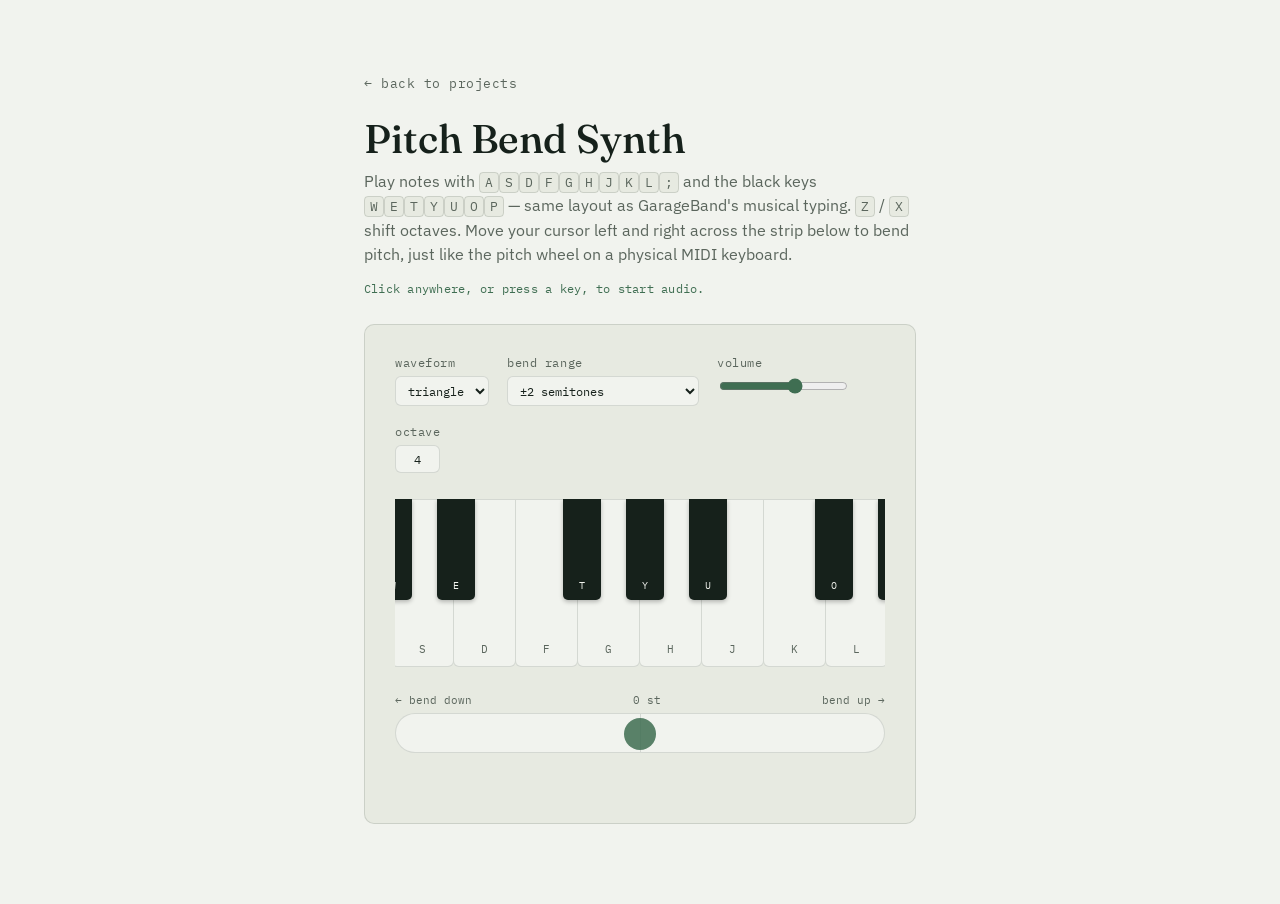
==== projects/pitch-bend-synth.html @ 959fdbc8 "Add Pitch Bend Synth project A browser synth playable with the keyboard (GarageBand-style musical ty" ====
<!DOCTYPE html>
<html lang="en">
<head>
<meta charset="UTF-8" />
<meta name="viewport" content="width=device-width, initial-scale=1.0" />
<title>Pitch Bend Synth — Samarth</title>
<meta name="description" content="A browser synth played with your keyboard, with cursor-controlled pitch bend." />
<link rel="preconnect" href="https://fonts.googleapis.com">
<link rel="preconnect" href="https://fonts.gstatic.com" crossorigin>
<link href="https://fonts.googleapis.com/css2?family=Fraunces:opsz,wght,SOFT,WONK@9..144,300..700,0..100,0..1&family=IBM+Plex+Mono:wght@400;500&family=IBM+Plex+Sans:wght@400;500&display=swap" rel="stylesheet">
<link rel="stylesheet" href="../styles.css" />
<script>
  // Set theme before paint to avoid flash of wrong theme
  (function () {
    var stored = localStorage.getItem('theme');
    var mode = stored || 'system';
    var resolved = mode === 'system'
      ? (window.matchMedia('(prefers-color-scheme: dark)').matches ? 'dark' : 'light')
      : mode;
    document.documentElement.setAttribute('data-theme', resolved);
    document.documentElement.setAttribute('data-theme-pref', mode);
  })();
</script>
<style>
  body { min-height: 100vh; }

  .synth-page {
    max-width: 680px;
    margin: 0 auto;
    padding: clamp(48px, 8vh, 96px) clamp(20px, 6vw, 64px) 80px;
  }

  .back-link {
    display: inline-flex;
    align-items: center;
    gap: 6px;
    font-family: var(--font-mono);
    font-size: 0.8rem;
    letter-spacing: 0.04em;
    text-transform: lowercase;
    text-decoration: none;
    color: var(--text-muted);
    transition: color 0.2s ease;
  }
  .back-link:hover { color: var(--text); }

  .synth-title {
    font-family: var(--font-display);
    font-weight: 500;
    font-variation-settings: "opsz" 40;
    font-size: clamp(1.9rem, 5vw, 2.5rem);
    margin: 22px 0 6px;
  }

  .synth-sub {
    font-size: 0.98rem;
    line-height: 1.55;
    color: var(--text-muted);
    margin: 0 0 34px;
    max-width: 56ch;
  }

  .synth-sub kbd {
    font-family: var(--font-mono);
    font-size: 0.82em;
    background: var(--bg-elevated);
    border: 1px solid var(--border);
    border-radius: 4px;
    padding: 1px 5px;
  }

  .audio-hint {
    display: none;
    font-family: var(--font-mono);
    font-size: 0.78rem;
    letter-spacing: 0.02em;
    color: var(--accent);
    margin: -20px 0 28px;
  }
  .audio-hint.visible { display: block; }

  /* ---------- Panel ---------- */
  .synth-panel {
    border: 1px solid var(--border);
    border-radius: var(--radius);
    background: var(--bg-elevated);
    padding: clamp(18px, 4vw, 30px);
  }

  .controls-row {
    display: flex;
    flex-wrap: wrap;
    gap: 18px;
    margin-bottom: 26px;
  }

  .control {
    display: flex;
    flex-direction: column;
    gap: 6px;
    font-family: var(--font-mono);
    font-size: 0.72rem;
    letter-spacing: 0.05em;
    text-transform: lowercase;
    color: var(--text-muted);
  }

  .control select,
  .control input[type="range"] {
    accent-color: var(--accent);
  }

  .control select {
    font-family: var(--font-mono);
    font-size: 0.78rem;
    color: var(--text);
    background: var(--bg);
    border: 1px solid var(--border);
    border-radius: 6px;
    padding: 5px 8px;
  }

  .octave-display {
    font-family: var(--font-mono);
    font-size: 0.78rem;
    color: var(--text);
    background: var(--bg);
    border: 1px solid var(--border);
    border-radius: 6px;
    padding: 5px 10px;
    min-width: 34px;
    text-align: center;
  }

  /* ---------- Keyboard ---------- */
  .keyboard-wrap {
    display: flex;
    justify-content: center;
    margin: 8px 0 22px;
    overflow-x: auto;
    padding-bottom: 4px;
  }

  .keyboard {
    position: relative;
    display: flex;
    height: 168px;
    width: 620px;
    flex-shrink: 0;
    user-select: none;
  }

  .white-key {
    position: relative;
    flex: 1 0 auto;
    width: 62px;
    height: 100%;
    background: var(--bg);
    border: 1px solid var(--border);
    border-radius: 0 0 6px 6px;
    margin-left: -1px;
    display: flex;
    align-items: flex-end;
    justify-content: center;
    padding-bottom: 10px;
    transition: background 0.06s ease;
  }

  .white-key .key-label {
    font-family: var(--font-mono);
    font-size: 0.68rem;
    color: var(--text-muted);
    text-transform: uppercase;
  }

  .white-key.active {
    background: var(--accent-soft);
    border-color: var(--accent);
    z-index: 1;
  }
  .white-key.active .key-label { color: var(--accent); }

  .black-key {
    position: absolute;
    top: 0;
    width: 38px;
    height: 60%;
    background: var(--text);
    border-radius: 0 0 5px 5px;
    z-index: 2;
    display: flex;
    align-items: flex-end;
    justify-content: center;
    padding-bottom: 8px;
    box-shadow: 0 2px 4px rgba(0,0,0,0.25);
  }

  .black-key .key-label {
    font-family: var(--font-mono);
    font-size: 0.62rem;
    color: var(--bg);
    text-transform: uppercase;
  }

  .black-key.active {
    background: var(--accent);
  }

  /* ---------- Pitch strip ---------- */
  .pitch-strip-wrap {
    width: 620px;
    max-width: 100%;
    margin: 0 auto;
  }

  .pitch-strip-label {
    display: flex;
    justify-content: space-between;
    font-family: var(--font-mono);
    font-size: 0.68rem;
    color: var(--text-muted);
    margin-bottom: 6px;
  }

  .pitch-strip {
    position: relative;
    height: 40px;
    border: 1px solid var(--border);
    border-radius: 999px;
    background: var(--bg);
    cursor: crosshair;
    overflow: hidden;
  }

  .pitch-strip::before {
    content: "";
    position: absolute;
    left: 50%;
    top: 0;
    bottom: 0;
    width: 1px;
    background: var(--border);
  }

  .pitch-indicator {
    position: absolute;
    top: 4px;
    left: 50%;
    width: 32px;
    height: 32px;
    margin-left: -16px;
    border-radius: 50%;
    background: var(--accent);
    opacity: 0.85;
    pointer-events: none;
    transition: background 0.15s ease;
    display: flex;
    align-items: center;
    justify-content: center;
    font-family: var(--font-mono);
    font-size: 0.62rem;
    color: var(--bg);
    font-weight: 500;
  }

  .now-playing {
    margin-top: 20px;
    min-height: 20px;
    font-family: var(--font-mono);
    font-size: 0.78rem;
    color: var(--text-muted);
    letter-spacing: 0.03em;
  }

  .now-playing .note-chip {
    display: inline-block;
    color: var(--accent);
    margin-right: 8px;
  }

  @media (max-width: 680px) {
    .keyboard, .pitch-strip-wrap { width: 460px; }
    .white-key { width: 46px; }
    .black-key { width: 28px; }
  }
</style>
</head>
<body>

  <div class="synth-page">
    <a class="back-link" href="../index.html#projects">&larr; back to projects</a>

    <h1 class="synth-title">Pitch Bend Synth</h1>
    <p class="synth-sub">
      Play notes with <kbd>A</kbd><kbd>S</kbd><kbd>D</kbd><kbd>F</kbd><kbd>G</kbd><kbd>H</kbd><kbd>J</kbd><kbd>K</kbd><kbd>L</kbd><kbd>;</kbd>
      and the black keys <kbd>W</kbd><kbd>E</kbd><kbd>T</kbd><kbd>Y</kbd><kbd>U</kbd><kbd>O</kbd><kbd>P</kbd> — same layout as GarageBand's
      musical typing. <kbd>Z</kbd> / <kbd>X</kbd> shift octaves. Move your cursor left and right across the strip below
      to bend pitch, just like the pitch wheel on a physical MIDI keyboard.
    </p>
    <p class="audio-hint" id="audioHint">Click anywhere, or press a key, to start audio.</p>

    <div class="synth-panel">
      <div class="controls-row">
        <label class="control">
          waveform
          <select id="waveform">
            <option value="triangle" selected>triangle</option>
            <option value="sine">sine</option>
            <option value="sawtooth">sawtooth</option>
            <option value="square">square</option>
          </select>
        </label>

        <label class="control">
          bend range
          <select id="bendRange">
            <option value="1">±1 semitone</option>
            <option value="2" selected>±2 semitones</option>
            <option value="5">±5 semitones</option>
            <option value="12">±12 semitones (octave)</option>
          </select>
        </label>

        <label class="control">
          volume
          <input type="range" id="volume" min="0" max="1" step="0.01" value="0.6" />
        </label>

        <div class="control">
          octave
          <span class="octave-display" id="octaveDisplay">4</span>
        </div>
      </div>

      <div class="keyboard-wrap">
        <div class="keyboard" id="keyboard"></div>
      </div>

      <div class="pitch-strip-wrap">
        <div class="pitch-strip-label">
          <span>&larr; bend down</span>
          <span id="bendReadout">0 st</span>
          <span>bend up &rarr;</span>
        </div>
        <div class="pitch-strip" id="pitchStrip">
          <div class="pitch-indicator" id="pitchIndicator"></div>
        </div>
      </div>

      <div class="now-playing" id="nowPlaying"></div>
    </div>
  </div>

  <script>
  (function () {
    'use strict';

    // ---------- Note map (GarageBand-style "musical typing" layout) ----------
    // offset is semitones above C of the current octave; row2 keys are +12 (next octave up)
    var KEY_NOTES = {
      'a': { offset: 0,  black: false }, // C
      'w': { offset: 1,  black: true  }, // C#
      's': { offset: 2,  black: false }, // D
      'e': { offset: 3,  black: true  }, // D#
      'd': { offset: 4,  black: false }, // E
      'f': { offset: 5,  black: false }, // F
      't': { offset: 6,  black: true  }, // F#
      'g': { offset: 7,  black: false }, // G
      'y': { offset: 8,  black: true  }, // G#
      'h': { offset: 9,  black: false }, // A
      'u': { offset: 10, black: true  }, // A#
      'j': { offset: 11, black: false }, // B
      'k': { offset: 12, black: false }, // C (oct+1)
      'o': { offset: 13, black: true  }, // C# (oct+1)
      'l': { offset: 14, black: false }, // D (oct+1)
      'p': { offset: 15, black: true  }, // D# (oct+1)
      ';': { offset: 16, black: false }  // E (oct+1)
    };

    var WHITE_ORDER = ['a', 's', 'd', 'f', 'g', 'h', 'j', 'k', 'l', ';'];
    var BLACK_LAYOUT = [
      { key: 'w', afterWhiteIndex: 0 },
      { key: 'e', afterWhiteIndex: 1 },
      { key: 't', afterWhiteIndex: 3 },
      { key: 'y', afterWhiteIndex: 4 },
      { key: 'u', afterWhiteIndex: 5 },
      { key: 'o', afterWhiteIndex: 7 },
      { key: 'p', afterWhiteIndex: 8 }
    ];

    var NOTE_NAMES = ['C', 'C#', 'D', 'D#', 'E', 'F', 'F#', 'G', 'G#', 'A', 'A#', 'B'];

    // ---------- State ----------
    var octave = 4;
    var bendRangeSemitones = 2;
    var waveform = 'triangle';
    var masterVolume = 0.6;
    var lastNormalizedX = 0; // -1..1
    var currentBend = 0;     // semitones
    var releaseAnim = null;

    var audioCtx = null;
    var masterGain = null;
    var activeVoices = {}; // key -> { osc, gain, midi }

    function ensureAudio() {
      if (audioCtx) return;
      audioCtx = new (window.AudioContext || window.webkitAudioContext)();
      masterGain = audioCtx.createGain();
      masterGain.gain.value = masterVolume;
      masterGain.connect(audioCtx.destination);
      document.getElementById('audioHint').classList.remove('visible');
    }

    function midiFromKey(key) {
      var def = KEY_NOTES[key];
      if (!def) return null;
      var base = 12 * (octave + 1); // MIDI number of C in current octave
      return base + def.offset;
    }

    function freqFromMidi(midi) {
      return 440 * Math.pow(2, (midi - 69) / 12);
    }

    function noteName(midi) {
      var name = NOTE_NAMES[((midi % 12) + 12) % 12];
      var oct = Math.floor(midi / 12) - 1;
      return name + oct;
    }

    // ---------- Voice handling ----------
    function startNote(key) {
      if (activeVoices[key]) return; // already sounding (auto-repeat)
      var midi = midiFromKey(key);
      if (midi === null) return;
      ensureAudio();
      if (audioCtx.state === 'suspended') audioCtx.resume();

      var osc = audioCtx.createOscillator();
      osc.type = waveform;
      osc.frequency.value = freqFromMidi(midi);
      osc.detune.value = currentBend * 100;

      var gain = audioCtx.createGain();
      var now = audioCtx.currentTime;
      gain.gain.setValueAtTime(0.0001, now);
      gain.gain.exponentialRampToValueAtTime(0.28, now + 0.012);

      osc.connect(gain);
      gain.connect(masterGain);
      osc.start(now);

      activeVoices[key] = { osc: osc, gain: gain, midi: midi };
      updateKeyVisual(key, true);
      updateNowPlaying();
    }

    function stopNote(key) {
      var voice = activeVoices[key];
      if (!voice) return;
      var now = audioCtx.currentTime;
      voice.gain.gain.cancelScheduledValues(now);
      voice.gain.gain.setValueAtTime(voice.gain.gain.value, now);
      voice.gain.gain.exponentialRampToValueAtTime(0.0001, now + 0.14);
      voice.osc.stop(now + 0.16);
      delete activeVoices[key];
      updateKeyVisual(key, false);
      updateNowPlaying();
    }

    function applyBendToActiveVoices(bendSemitones) {
      if (!audioCtx) return;
      var now = audioCtx.currentTime;
      Object.keys(activeVoices).forEach(function (key) {
        activeVoices[key].osc.detune.setTargetAtTime(bendSemitones * 100, now, 0.01);
      });
    }

    function updateNowPlaying() {
      var el = document.getElementById('nowPlaying');
      var keys = Object.keys(activeVoices);
      if (!keys.length) { el.textContent = ''; return; }
      el.innerHTML = keys.map(function (k) {
        return '<span class="note-chip">' + noteName(activeVoices[k].midi) + '</span>';
      }).join('');
    }

    // ---------- Keyboard UI ----------
    var keyboardEl = document.getElementById('keyboard');
    var whiteKeyEls = {};
    var blackKeyEls = {};

    function buildKeyboard() {
      WHITE_ORDER.forEach(function (key) {
        var el = document.createElement('div');
        el.className = 'white-key';
        el.dataset.key = key;
        var label = document.createElement('span');
        label.className = 'key-label';
        label.textContent = key;
        el.appendChild(label);
        keyboardEl.appendChild(el);
        whiteKeyEls[key] = el;
      });

      // position black keys after layout so we can read white key widths
      requestAnimationFrame(function () {
        var whiteWidth = whiteKeyEls[WHITE_ORDER[0]].offsetWidth;
        var blackWidth = 38 * (whiteWidth / 62); // scale with responsive width
        BLACK_LAYOUT.forEach(function (b) {
          var el = document.createElement('div');
          el.className = 'black-key';
          el.dataset.key = b.key;
          el.style.width = blackWidth + 'px';
          el.style.left = ((b.afterWhiteIndex + 1) * whiteWidth - blackWidth / 2) + 'px';
          var label = document.createElement('span');
          label.className = 'key-label';
          label.textContent = b.key;
          el.appendChild(label);
          keyboardEl.appendChild(el);
          blackKeyEls[b.key] = el;
        });
      });
    }

    function updateKeyVisual(key, active) {
      var el = whiteKeyEls[key] || blackKeyEls[key];
      if (el) el.classList.toggle('active', active);
    }

    // Mouse/touch support directly on the keyboard keys too
    function bindKeyPointerEvents(el, key) {
      el.addEventListener('mousedown', function () { startNote(key); });
      el.addEventListener('mouseup', function () { stopNote(key); });
      el.addEventListener('mouseleave', function () { if (activeVoices[key]) stopNote(key); });
      el.addEventListener('touchstart', function (e) { e.preventDefault(); startNote(key); }, { passive: false });
      el.addEventListener('touchend', function (e) { e.preventDefault(); stopNote(key); });
    }

    buildKeyboard();
    requestAnimationFrame(function () {
      Object.keys(whiteKeyEls).forEach(function (k) { bindKeyPointerEvents(whiteKeyEls[k], k); });
      Object.keys(blackKeyEls).forEach(function (k) { bindKeyPointerEvents(blackKeyEls[k], k); });
    });

    // ---------- Computer keyboard input ----------
    var pressedKeys = {};

    function isFormField(el) {
      var tag = el.tagName;
      return tag === 'SELECT' || tag === 'INPUT' || tag === 'TEXTAREA';
    }

    window.addEventListener('keydown', function (e) {
      if (isFormField(e.target)) return;
      var key = e.key.toLowerCase();

      if (key === 'z') { setOctave(octave - 1); return; }
      if (key === 'x') { setOctave(octave + 1); return; }

      if (KEY_NOTES[key] && !pressedKeys[key]) {
        pressedKeys[key] = true;
        e.preventDefault();
        startNote(key);
      }
    });

    window.addEventListener('keyup', function (e) {
      var key = e.key.toLowerCase();
      if (pressedKeys[key]) {
        pressedKeys[key] = false;
        stopNote(key);
      }
    });

    function setOctave(next) {
      octave = Math.max(1, Math.min(7, next));
      document.getElementById('octaveDisplay').textContent = octave;
    }

    // ---------- Pitch strip (cursor-controlled bend) ----------
    var strip = document.getElementById('pitchStrip');
    var indicator = document.getElementById('pitchIndicator');
    var readout = document.getElementById('bendReadout');

    function setBend(semitones, normalizedX) {
      currentBend = semitones;
      lastNormalizedX = normalizedX;
      var pct = (normalizedX + 1) / 2; // 0..1
      indicator.style.left = (pct * 100) + '%';
      readout.textContent = (semitones > 0 ? '+' : '') + semitones.toFixed(2) + ' st';
      applyBendToActiveVoices(semitones);
    }

    strip.addEventListener('mousemove', function (e) {
      if (releaseAnim) { cancelAnimationFrame(releaseAnim); releaseAnim = null; }
      var rect = strip.getBoundingClientRect();
      var x = Math.max(0, Math.min(rect.width, e.clientX - rect.left));
      var normalized = (x / rect.width) * 2 - 1; // -1..1
      setBend(normalized * bendRangeSemitones, normalized);
    });

    strip.addEventListener('mouseleave', function () {
      animateBendToCenter();
    });

    function animateBendToCenter() {
      var startBend = currentBend;
      var startX = lastNormalizedX;
      var startTime = performance.now();
      var duration = 180;

      function step(now) {
        var t = Math.min(1, (now - startTime) / duration);
        var ease = 1 - Math.pow(1 - t, 2);
        var bend = startBend * (1 - ease);
        var nx = startX * (1 - ease);
        setBend(bend, nx);
        if (t < 1) {
          releaseAnim = requestAnimationFrame(step);
        } else {
          releaseAnim = null;
        }
      }
      releaseAnim = requestAnimationFrame(step);
    }

    // ---------- Controls ----------
    document.getElementById('waveform').addEventListener('change', function (e) {
      waveform = e.target.value;
      Object.keys(activeVoices).forEach(function (k) { activeVoices[k].osc.type = waveform; });
    });

    document.getElementById('bendRange').addEventListener('change', function (e) {
      bendRangeSemitones = parseFloat(e.target.value);
      setBend(lastNormalizedX * bendRangeSemitones, lastNormalizedX);
    });

    document.getElementById('volume').addEventListener('input', function (e) {
      masterVolume = parseFloat(e.target.value);
      if (masterGain) masterGain.gain.value = masterVolume;
    });

    // Show a hint until audio has actually started
    document.getElementById('audioHint').classList.add('visible');
    window.addEventListener('mousedown', ensureAudio, { once: true });
    window.addEventListener('keydown', ensureAudio, { once: true });

    // ---------- Theme toggle (shared with rest of site, no nav on this page) ----------
    // Sync theme if changed on another tab
    window.addEventListener('storage', function (e) {
      if (e.key !== 'theme') return;
      var mode = e.newValue || 'system';
      var resolved = mode === 'system'
        ? (window.matchMedia('(prefers-color-scheme: dark)').matches ? 'dark' : 'light')
        : mode;
      document.documentElement.setAttribute('data-theme', resolved);
      document.documentElement.setAttribute('data-theme-pref', mode);
    });
  })();
  </script>
</body>
</html>
---- styles.css ----
/* ---------- Tokens ---------- */
:root {
  --font-display: 'Fraunces', Georgia, serif;
  --font-body: 'IBM Plex Sans', -apple-system, BlinkMacSystemFont, sans-serif;
  --font-mono: 'IBM Plex Mono', 'SF Mono', monospace;

  --radius: 10px;
  --nav-height: 64px;
}

html[data-theme="light"] {
  --bg: #F1F3EE;
  --bg-elevated: #E7EAE1;
  --text: #16211B;
  --text-muted: #5B665D;
  --accent: #3F6E52;
  --accent-soft: rgba(63, 110, 82, 0.12);
  --border: rgba(22, 33, 27, 0.13);
  --shadow: 0 1px 2px rgba(22, 33, 27, 0.06);
}

html[data-theme="dark"] {
  --bg: #10150F;
  --bg-elevated: #1A211B;
  --text: #ECEFE8;
  --text-muted: #9BA79E;
  --accent: #7FCB9C;
  --accent-soft: rgba(127, 203, 156, 0.14);
  --border: rgba(236, 239, 232, 0.14);
  --shadow: 0 1px 2px rgba(0, 0, 0, 0.3);
}

* { box-sizing: border-box; }

html {
  color-scheme: light dark;
}

body {
  margin: 0;
  min-height: 100vh;
  background: var(--bg);
  color: var(--text);
  font-family: var(--font-body);
  transition: background-color 0.25s ease, color 0.25s ease;
  -webkit-font-smoothing: antialiased;
}

a { color: inherit; }

/* ---------- Top bar ---------- */
.topbar {
  position: sticky;
  top: 0;
  z-index: 10;
  height: var(--nav-height);
  display: flex;
  align-items: center;
  justify-content: space-between;
  padding: 0 clamp(20px, 5vw, 56px);
  background: color-mix(in srgb, var(--bg) 88%, transparent);
  backdrop-filter: blur(10px);
  border-bottom: 1px solid var(--border);
}

.nav {
  display: flex;
  gap: clamp(18px, 3vw, 32px);
}

.nav-link {
  font-family: var(--font-mono);
  font-size: 0.82rem;
  letter-spacing: 0.04em;
  text-transform: lowercase;
  text-decoration: none;
  color: var(--text-muted);
  padding: 6px 2px;
  position: relative;
  transition: color 0.2s ease;
}

.nav-link::after {
  content: "";
  position: absolute;
  left: 0;
  right: 100%;
  bottom: 0;
  height: 1.5px;
  background: var(--accent);
  transition: right 0.25s ease;
}

.nav-link:hover {
  color: var(--text);
}

.nav-link.active {
  color: var(--text);
}

.nav-link.active::after {
  right: 0;
}

/* ---------- Theme toggle ---------- */
.theme-toggle {
  position: relative;
  display: inline-flex;
  align-items: center;
  gap: 2px;
  padding: 3px;
  border-radius: 999px;
  background: var(--bg-elevated);
  border: 1px solid var(--border);
}

.theme-btn {
  position: relative;
  z-index: 2;
  width: 28px;
  height: 28px;
  display: inline-flex;
  align-items: center;
  justify-content: center;
  border: none;
  background: transparent;
  color: var(--text-muted);
  border-radius: 999px;
  cursor: pointer;
  transition: color 0.2s ease;
}

.theme-btn:hover { color: var(--text); }

.theme-btn[aria-pressed="true"] {
  color: var(--accent);
}

.theme-indicator {
  position: absolute;
  z-index: 1;
  top: 3px;
  left: 3px;
  width: 28px;
  height: 28px;
  border-radius: 999px;
  background: var(--bg);
  box-shadow: var(--shadow);
  transition: transform 0.28s cubic-bezier(.4,0,.2,1);
}

/* ---------- Views ---------- */
main { position: relative; }

.view {
  display: none;
  min-height: calc(100vh - var(--nav-height));
  padding: 0 clamp(20px, 6vw, 64px);
}

.view.active {
  display: flex;
  flex-direction: column;
  animation: fadeIn 0.35s ease;
}

@keyframes fadeIn {
  from { opacity: 0; transform: translateY(6px); }
  to { opacity: 1; transform: translateY(0); }
}

/* Home / hero */
#view-home {
  align-items: center;
  justify-content: center;
  text-align: center;
}

.hero { padding: 8vh 0; }

.name {
  margin: 0;
  font-family: var(--font-display);
  font-weight: 380;
  font-size: clamp(3.5rem, 14vw, 9rem);
  line-height: 1;
  letter-spacing: -0.01em;
  font-variation-settings: "opsz" 144, "SOFT" 0, "WONK" 0;
  transition: font-variation-settings 0.6s cubic-bezier(.4,0,.2,1), color 0.3s ease;
  cursor: default;
}

.name:hover {
  font-variation-settings: "opsz" 12, "SOFT" 85, "WONK" 1;
  color: var(--accent);
}

.tagline {
  margin: 18px 0 0;
  font-family: var(--font-mono);
  font-size: 0.95rem;
  letter-spacing: 0.06em;
  text-transform: lowercase;
  color: var(--text-muted);
}

/* About / Projects */
.page-content {
  max-width: 640px;
  margin: 0 auto;
  padding: 14vh 0 10vh;
  width: 100%;
}

.section-title {
  font-family: var(--font-display);
  font-weight: 500;
  font-variation-settings: "opsz" 40;
  font-size: clamp(2rem, 6vw, 2.75rem);
  margin: 0 0 20px;
}

.body-text {
  font-size: 1.05rem;
  line-height: 1.6;
  color: var(--text-muted);
  margin: 0;
}

.project-list {
  list-style: none;
  margin: 0;
  padding: 0;
  display: flex;
  flex-direction: column;
  gap: 10px;
}

.project-item {
  display: flex;
  flex-direction: column;
  gap: 4px;
  padding: 18px 20px;
  border: 1px solid var(--border);
  border-radius: var(--radius);
  background: var(--bg-elevated);
  text-decoration: none;
  color: inherit;
  transition: border-color 0.2s ease, transform 0.2s ease;
}

a.project-item {
  cursor: pointer;
}

a.project-item:hover {
  border-color: var(--accent);
  transform: translateY(-2px);
}

a.project-item:hover .project-name {
  color: var(--accent);
}

.project-item--empty {
  border-style: dashed;
}

.project-name {
  font-weight: 500;
}

.project-desc {
  font-size: 0.9rem;
  color: var(--text-muted);
}

/* ---------- Reduced motion ---------- */
@media (prefers-reduced-motion: reduce) {
  * {
    animation: none !important;
    transition: none !important;
  }
}

/* ---------- Focus visibility ---------- */
a:focus-visible,
button:focus-visible {
  outline: 2px solid var(--accent);
  outline-offset: 2px;
}
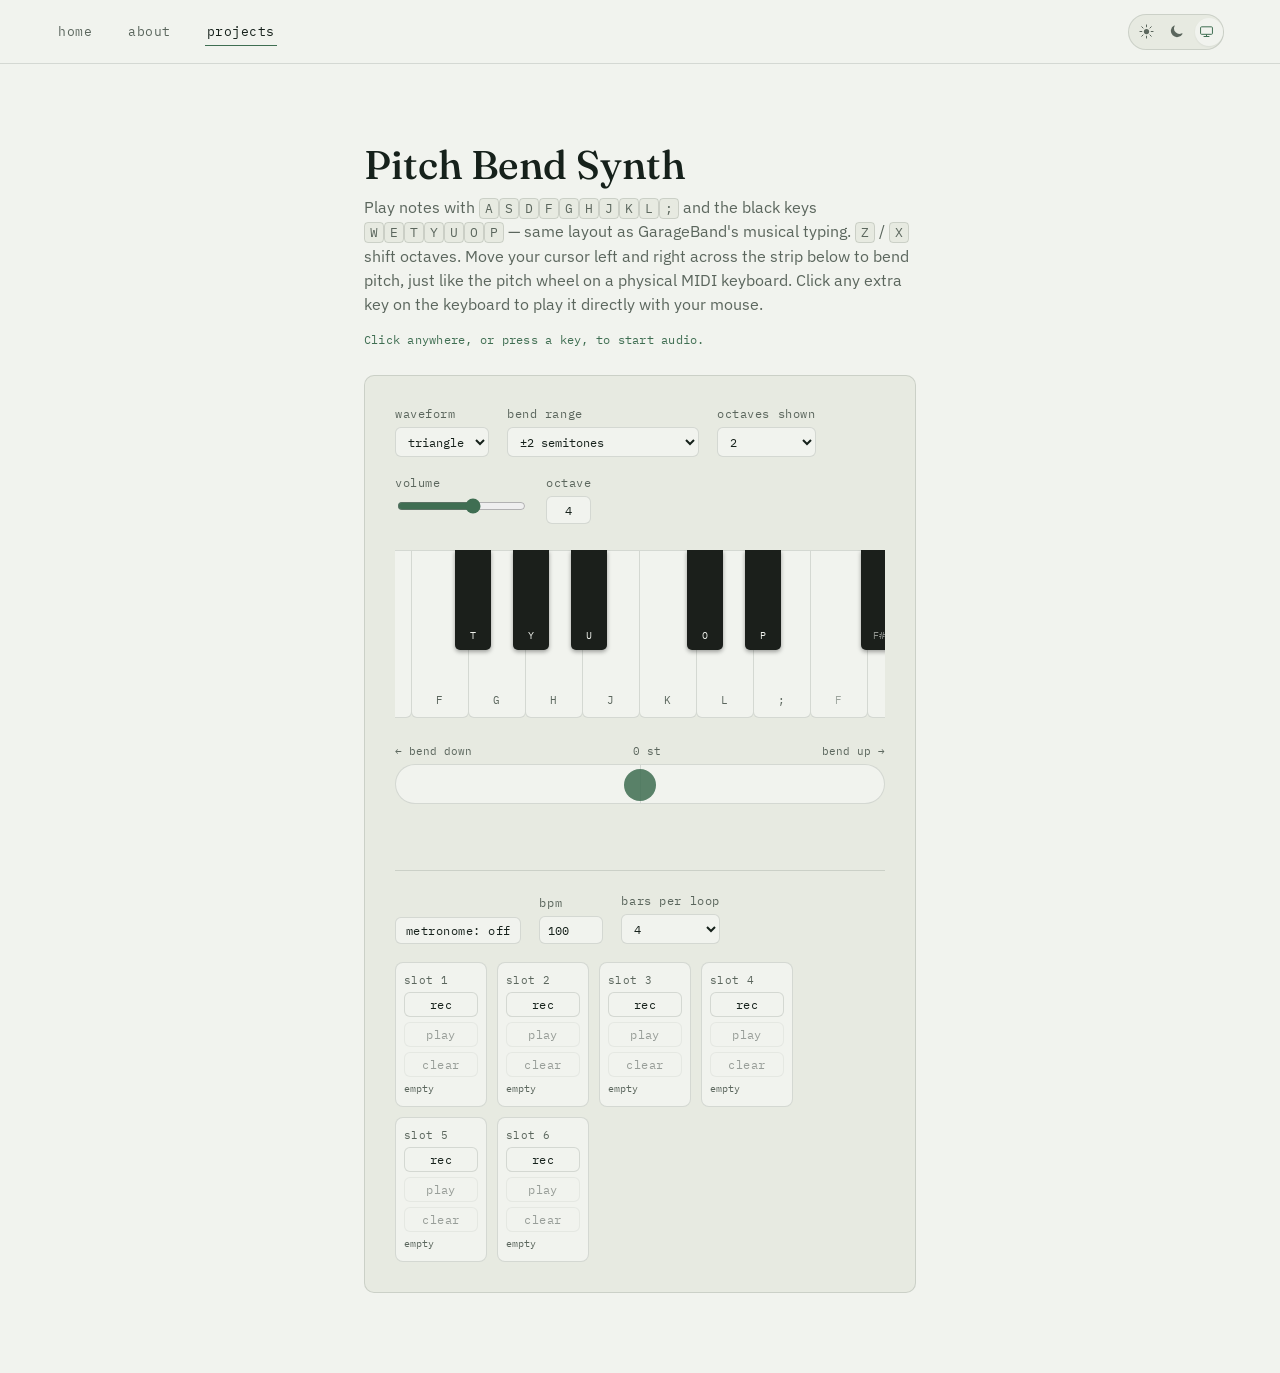
==== commit 50f2b939: "Add octave range control, expandable keyboard, and a 6-slot bar/metronome looper to the pitch bend s" ====
--- a/projects/pitch-bend-synth.html
+++ b/projects/pitch-bend-synth.html
@@ -27,22 +27,8 @@
   .synth-page {
     max-width: 680px;
     margin: 0 auto;
-    padding: clamp(48px, 8vh, 96px) clamp(20px, 6vw, 64px) 80px;
-  }
-
-  .back-link {
-    display: inline-flex;
-    align-items: center;
-    gap: 6px;
-    font-family: var(--font-mono);
-    font-size: 0.8rem;
-    letter-spacing: 0.04em;
-    text-transform: lowercase;
-    text-decoration: none;
-    color: var(--text-muted);
-    transition: color 0.2s ease;
-  }
-  .back-link:hover { color: var(--text); }
+    padding: clamp(32px, 6vh, 72px) clamp(20px, 6vw, 64px) 80px;
+  }
 
   .synth-title {
     font-family: var(--font-display);
@@ -106,11 +92,13 @@
   }
 
   .control select,
-  .control input[type="range"] {
+  .control input[type="range"],
+  .control input[type="number"] {
     accent-color: var(--accent);
   }
 
-  .control select {
+  .control select,
+  .control input[type="number"] {
     font-family: var(--font-mono);
     font-size: 0.78rem;
     color: var(--text);
@@ -145,15 +133,13 @@
     position: relative;
     display: flex;
     height: 168px;
-    width: 620px;
     flex-shrink: 0;
     user-select: none;
   }
 
   .white-key {
     position: relative;
-    flex: 1 0 auto;
-    width: 62px;
+    flex: 0 0 auto;
     height: 100%;
     background: var(--bg);
     border: 1px solid var(--border);
@@ -183,27 +169,30 @@
   .black-key {
     position: absolute;
     top: 0;
-    width: 38px;
     height: 60%;
-    background: var(--text);
+    background: #1b1f1b;
     border-radius: 0 0 5px 5px;
     z-index: 2;
     display: flex;
     align-items: flex-end;
     justify-content: center;
     padding-bottom: 8px;
-    box-shadow: 0 2px 4px rgba(0,0,0,0.25);
+    box-shadow: 0 2px 4px rgba(0,0,0,0.35);
   }
 
   .black-key .key-label {
     font-family: var(--font-mono);
     font-size: 0.62rem;
-    color: var(--bg);
+    color: #f1f3ee;
     text-transform: uppercase;
   }
 
   .black-key.active {
     background: var(--accent);
+  }
+
+  .key-label-muted {
+    opacity: 0.55;
   }
 
   /* ---------- Pitch strip ---------- */
@@ -278,24 +267,115 @@
     margin-right: 8px;
   }
 
+  /* ---------- Looper ---------- */
+  .loop-panel {
+    margin-top: 26px;
+    padding-top: 22px;
+    border-top: 1px solid var(--border);
+  }
+
+  .loop-settings-row {
+    display: flex;
+    align-items: flex-end;
+    gap: 18px;
+    flex-wrap: wrap;
+    margin-bottom: 18px;
+  }
+
+  .loop-btn {
+    font-family: var(--font-mono);
+    font-size: 0.72rem;
+    letter-spacing: 0.04em;
+    text-transform: lowercase;
+    color: var(--text);
+    background: var(--bg);
+    border: 1px solid var(--border);
+    border-radius: 6px;
+    padding: 5px 10px;
+    cursor: pointer;
+    transition: all 0.15s ease;
+  }
+  .loop-btn:hover:not(:disabled) { border-color: var(--accent); color: var(--accent); }
+  .loop-btn:disabled { opacity: 0.4; cursor: default; }
+  .loop-btn.active { background: var(--accent); border-color: var(--accent); color: var(--bg); }
+
+  .metro-btn { min-width: 122px; }
+
+  .bpm-input { width: 64px; }
+
+  .slots-row {
+    display: flex;
+    gap: 10px;
+    flex-wrap: wrap;
+  }
+
+  .loop-slot {
+    display: flex;
+    flex-direction: column;
+    gap: 5px;
+    width: 92px;
+    padding: 10px 8px;
+    border: 1px solid var(--border);
+    border-radius: 8px;
+    background: var(--bg);
+    transition: border-color 0.15s ease;
+  }
+
+  .loop-slot.has-loop { border-color: var(--accent); }
+
+  .slot-num {
+    font-family: var(--font-mono);
+    font-size: 0.66rem;
+    color: var(--text-muted);
+    letter-spacing: 0.04em;
+  }
+
+  .slot-status {
+    font-family: var(--font-mono);
+    font-size: 0.62rem;
+    color: var(--text-muted);
+    min-height: 14px;
+    letter-spacing: 0.01em;
+  }
+
+  .loop-slot .loop-btn { width: 100%; padding: 4px 6px; text-align: center; }
+
   @media (max-width: 680px) {
-    .keyboard, .pitch-strip-wrap { width: 460px; }
-    .white-key { width: 46px; }
-    .black-key { width: 28px; }
+    .pitch-strip-wrap { width: 460px; }
   }
 </style>
 </head>
 <body>
 
+  <header class="topbar">
+    <nav class="nav" aria-label="Primary">
+      <a href="../index.html#home" class="nav-link">Home</a>
+      <a href="../index.html#about" class="nav-link">About</a>
+      <a href="../index.html#projects" class="nav-link active">Projects</a>
+    </nav>
+
+    <div class="theme-toggle" role="group" aria-label="Theme">
+      <button class="theme-btn" data-mode="light" aria-label="Light mode" title="Light">
+        <svg viewBox="0 0 24 24" width="15" height="15" aria-hidden="true"><circle cx="12" cy="12" r="4.2" fill="currentColor"/><g stroke="currentColor" stroke-width="1.6" stroke-linecap="round"><line x1="12" y1="1.5" x2="12" y2="4.5"/><line x1="12" y1="19.5" x2="12" y2="22.5"/><line x1="1.5" y1="12" x2="4.5" y2="12"/><line x1="19.5" y1="12" x2="22.5" y2="12"/><line x1="4.4" y1="4.4" x2="6.5" y2="6.5"/><line x1="17.5" y1="17.5" x2="19.6" y2="19.6"/><line x1="4.4" y1="19.6" x2="6.5" y2="17.5"/><line x1="17.5" y1="6.5" x2="19.6" y2="4.4"/></g></svg>
+      </button>
+      <button class="theme-btn" data-mode="dark" aria-label="Dark mode" title="Dark">
+        <svg viewBox="0 0 24 24" width="15" height="15" aria-hidden="true"><path fill="currentColor" d="M20.7 14.9A8.6 8.6 0 0 1 9.1 3.3a.7.7 0 0 0-.9-.9 9.9 9.9 0 1 0 13.4 13.4.7.7 0 0 0-.9-.9Z"/></svg>
+      </button>
+      <button class="theme-btn" data-mode="system" aria-label="System preference" title="System">
+        <svg viewBox="0 0 24 24" width="15" height="15" aria-hidden="true"><rect x="2.5" y="4.5" width="19" height="12" rx="1.6" fill="none" stroke="currentColor" stroke-width="1.6"/><line x1="8" y1="20" x2="16" y2="20" stroke="currentColor" stroke-width="1.6" stroke-linecap="round"/><line x1="12" y1="16.5" x2="12" y2="20" stroke="currentColor" stroke-width="1.6"/></svg>
+      </button>
+      <span class="theme-indicator" aria-hidden="true"></span>
+    </div>
+  </header>
+
   <div class="synth-page">
-    <a class="back-link" href="../index.html#projects">&larr; back to projects</a>
-
     <h1 class="synth-title">Pitch Bend Synth</h1>
     <p class="synth-sub">
       Play notes with <kbd>A</kbd><kbd>S</kbd><kbd>D</kbd><kbd>F</kbd><kbd>G</kbd><kbd>H</kbd><kbd>J</kbd><kbd>K</kbd><kbd>L</kbd><kbd>;</kbd>
       and the black keys <kbd>W</kbd><kbd>E</kbd><kbd>T</kbd><kbd>Y</kbd><kbd>U</kbd><kbd>O</kbd><kbd>P</kbd> — same layout as GarageBand's
       musical typing. <kbd>Z</kbd> / <kbd>X</kbd> shift octaves. Move your cursor left and right across the strip below
-      to bend pitch, just like the pitch wheel on a physical MIDI keyboard.
+      to bend pitch, just like the pitch wheel on a physical MIDI keyboard. Click any extra key on the keyboard to play
+      it directly with your mouse.
     </p>
     <p class="audio-hint" id="audioHint">Click anywhere, or press a key, to start audio.</p>
 
@@ -322,6 +402,16 @@
         </label>
 
         <label class="control">
+          octaves shown
+          <select id="octaveCount">
+            <option value="1">1</option>
+            <option value="2" selected>2</option>
+            <option value="3">3</option>
+            <option value="4">4</option>
+          </select>
+        </label>
+
+        <label class="control">
           volume
           <input type="range" id="volume" min="0" max="1" step="0.01" value="0.6" />
         </label>
@@ -348,6 +438,28 @@
       </div>
 
       <div class="now-playing" id="nowPlaying"></div>
+
+      <div class="loop-panel">
+        <div class="loop-settings-row">
+          <button type="button" class="loop-btn metro-btn" id="metroBtn">metronome: off</button>
+          <label class="control">
+            bpm
+            <input type="number" id="bpmInput" class="bpm-input" min="40" max="240" step="1" value="100" />
+          </label>
+          <label class="control">
+            bars per loop
+            <select id="recordBars">
+              <option value="1">1</option>
+              <option value="2">2</option>
+              <option value="4" selected>4</option>
+              <option value="8">8</option>
+              <option value="16">16</option>
+              <option value="32">32</option>
+            </select>
+          </label>
+        </div>
+        <div class="slots-row" id="slotsRow"></div>
+      </div>
     </div>
   </div>
 
@@ -377,21 +489,20 @@
       ';': { offset: 16, black: false }  // E (oct+1)
     };
 
-    var WHITE_ORDER = ['a', 's', 'd', 'f', 'g', 'h', 'j', 'k', 'l', ';'];
-    var BLACK_LAYOUT = [
-      { key: 'w', afterWhiteIndex: 0 },
-      { key: 'e', afterWhiteIndex: 1 },
-      { key: 't', afterWhiteIndex: 3 },
-      { key: 'y', afterWhiteIndex: 4 },
-      { key: 'u', afterWhiteIndex: 5 },
-      { key: 'o', afterWhiteIndex: 7 },
-      { key: 'p', afterWhiteIndex: 8 }
-    ];
+    var offsetToKeyChar = {};
+    Object.keys(KEY_NOTES).forEach(function (k) { offsetToKeyChar[KEY_NOTES[k].offset] = k; });
+
+    var WHITE_OFFSETS = [0, 2, 4, 5, 7, 9, 11];
+    var WHITE_NAMES = ['C', 'D', 'E', 'F', 'G', 'A', 'B'];
+    var BLACK_OFFSETS = [1, 3, 6, 8, 10];
+    var BLACK_NAMES = ['C#', 'D#', 'F#', 'G#', 'A#'];
+    var BLACK_AFTER_LOCAL_WHITE = [0, 1, 3, 4, 5];
 
     var NOTE_NAMES = ['C', 'C#', 'D', 'D#', 'E', 'F', 'F#', 'G', 'G#', 'A', 'A#', 'B'];
 
     // ---------- State ----------
     var octave = 4;
+    var octaveCount = 2;
     var bendRangeSemitones = 2;
     var waveform = 'triangle';
     var masterVolume = 0.6;
@@ -401,7 +512,7 @@
 
     var audioCtx = null;
     var masterGain = null;
-    var activeVoices = {}; // key -> { osc, gain, midi }
+    var activeVoices = {}; // id -> { osc, gain, midi }
 
     function ensureAudio() {
       if (audioCtx) return;
@@ -429,11 +540,14 @@
       return name + oct;
     }
 
-    // ---------- Voice handling ----------
-    function startNote(key) {
-      if (activeVoices[key]) return; // already sounding (auto-repeat)
-      var midi = midiFromKey(key);
-      if (midi === null) return;
+    function idToOffset(id) {
+      if (id.indexOf('pt:') === 0) return parseInt(id.slice(3), 10);
+      return KEY_NOTES[id] ? KEY_NOTES[id].offset : null;
+    }
+
+    // ---------- Live voice handling ----------
+    function startVoice(id, midi) {
+      if (activeVoices[id]) return; // already sounding (auto-repeat)
       ensureAudio();
       if (audioCtx.state === 'suspended') audioCtx.resume();
 
@@ -451,23 +565,47 @@
       gain.connect(masterGain);
       osc.start(now);
 
-      activeVoices[key] = { osc: osc, gain: gain, midi: midi };
-      updateKeyVisual(key, true);
+      activeVoices[id] = { osc: osc, gain: gain, midi: midi };
+      refreshKeyVisuals();
       updateNowPlaying();
-    }
-
-    function stopNote(key) {
-      var voice = activeVoices[key];
+
+      slots.forEach(function (slot) {
+        if (slot.recording) {
+          slot.notes.push({ id: id, midi: midi, onT: now - slot.recordStartTime, offT: null });
+        }
+      });
+    }
+
+    function stopVoice(id) {
+      var voice = activeVoices[id];
       if (!voice) return;
       var now = audioCtx.currentTime;
       voice.gain.gain.cancelScheduledValues(now);
       voice.gain.gain.setValueAtTime(voice.gain.gain.value, now);
       voice.gain.gain.exponentialRampToValueAtTime(0.0001, now + 0.14);
       voice.osc.stop(now + 0.16);
-      delete activeVoices[key];
-      updateKeyVisual(key, false);
+      delete activeVoices[id];
+      refreshKeyVisuals();
       updateNowPlaying();
-    }
+
+      slots.forEach(function (slot) {
+        if (slot.recording) {
+          for (var k = slot.notes.length - 1; k >= 0; k--) {
+            if (slot.notes[k].id === id && slot.notes[k].offT === null) {
+              slot.notes[k].offT = now - slot.recordStartTime;
+              break;
+            }
+          }
+        }
+      });
+    }
+
+    function startNote(key) {
+      var midi = midiFromKey(key);
+      if (midi === null) return;
+      startVoice(key, midi);
+    }
+    function stopNote(key) { stopVoice(key); }
 
     function applyBendToActiveVoices(bendSemitones) {
       if (!audioCtx) return;
@@ -486,63 +624,109 @@
       }).join('');
     }
 
-    // ---------- Keyboard UI ----------
+    // ---------- Keyboard UI (expands with octaveCount) ----------
     var keyboardEl = document.getElementById('keyboard');
-    var whiteKeyEls = {};
-    var blackKeyEls = {};
+    var keyElsByOffset = {};
+    var loopVisualCounts = {}; // offset -> count of loop-scheduled notes currently sounding
+
+    function applyKeyVisual(offset) {
+      var el = keyElsByOffset[offset];
+      if (!el) return;
+      var liveActive = false;
+      Object.keys(activeVoices).forEach(function (id) {
+        if (idToOffset(id) === offset) liveActive = true;
+      });
+      el.classList.toggle('active', liveActive || (loopVisualCounts[offset] > 0));
+    }
+
+    function refreshKeyVisuals() {
+      Object.keys(keyElsByOffset).forEach(function (offsetStr) {
+        applyKeyVisual(parseInt(offsetStr, 10));
+      });
+    }
+
+    function bumpLoopVisual(offset, delta) {
+      loopVisualCounts[offset] = (loopVisualCounts[offset] || 0) + delta;
+      if (loopVisualCounts[offset] < 0) loopVisualCounts[offset] = 0;
+      applyKeyVisual(offset);
+    }
+
+    function bindKeyPointerEvents(el, offset, qKey) {
+      function press() {
+        if (qKey) startNote(qKey);
+        else startVoice('pt:' + offset, 12 * (octave + 1) + offset);
+      }
+      function release() {
+        if (qKey) stopNote(qKey);
+        else stopVoice('pt:' + offset);
+      }
+      el.addEventListener('mousedown', press);
+      el.addEventListener('mouseup', release);
+      el.addEventListener('mouseleave', function () {
+        var id = qKey || ('pt:' + offset);
+        if (activeVoices[id]) release();
+      });
+      el.addEventListener('touchstart', function (e) { e.preventDefault(); press(); }, { passive: false });
+      el.addEventListener('touchend', function (e) { e.preventDefault(); release(); });
+    }
 
     function buildKeyboard() {
-      WHITE_ORDER.forEach(function (key) {
-        var el = document.createElement('div');
-        el.className = 'white-key';
-        el.dataset.key = key;
-        var label = document.createElement('span');
-        label.className = 'key-label';
-        label.textContent = key;
-        el.appendChild(label);
-        keyboardEl.appendChild(el);
-        whiteKeyEls[key] = el;
-      });
-
-      // position black keys after layout so we can read white key widths
-      requestAnimationFrame(function () {
-        var whiteWidth = whiteKeyEls[WHITE_ORDER[0]].offsetWidth;
-        var blackWidth = 38 * (whiteWidth / 62); // scale with responsive width
-        BLACK_LAYOUT.forEach(function (b) {
+      keyboardEl.innerHTML = '';
+      keyElsByOffset = {};
+      var whiteEntries = [];
+      var blackEntries = [];
+
+      for (var i = 0; i < octaveCount; i++) {
+        for (var j = 0; j < WHITE_OFFSETS.length; j++) {
+          var offset = i * 12 + WHITE_OFFSETS[j];
+          var qKey = offsetToKeyChar[offset];
           var el = document.createElement('div');
-          el.className = 'black-key';
-          el.dataset.key = b.key;
-          el.style.width = blackWidth + 'px';
-          el.style.left = ((b.afterWhiteIndex + 1) * whiteWidth - blackWidth / 2) + 'px';
+          el.className = 'white-key';
           var label = document.createElement('span');
-          label.className = 'key-label';
-          label.textContent = b.key;
+          label.className = 'key-label' + (qKey ? '' : ' key-label-muted');
+          label.textContent = qKey || WHITE_NAMES[j];
           el.appendChild(label);
           keyboardEl.appendChild(el);
-          blackKeyEls[b.key] = el;
-        });
-      });
-    }
-
-    function updateKeyVisual(key, active) {
-      var el = whiteKeyEls[key] || blackKeyEls[key];
-      if (el) el.classList.toggle('active', active);
-    }
-
-    // Mouse/touch support directly on the keyboard keys too
-    function bindKeyPointerEvents(el, key) {
-      el.addEventListener('mousedown', function () { startNote(key); });
-      el.addEventListener('mouseup', function () { stopNote(key); });
-      el.addEventListener('mouseleave', function () { if (activeVoices[key]) stopNote(key); });
-      el.addEventListener('touchstart', function (e) { e.preventDefault(); startNote(key); }, { passive: false });
-      el.addEventListener('touchend', function (e) { e.preventDefault(); stopNote(key); });
-    }
-
-    buildKeyboard();
-    requestAnimationFrame(function () {
-      Object.keys(whiteKeyEls).forEach(function (k) { bindKeyPointerEvents(whiteKeyEls[k], k); });
-      Object.keys(blackKeyEls).forEach(function (k) { bindKeyPointerEvents(blackKeyEls[k], k); });
-    });
+          keyElsByOffset[offset] = el;
+          whiteEntries.push({ el: el, offset: offset, qKey: qKey });
+        }
+      }
+
+      for (var oi = 0; oi < octaveCount; oi++) {
+        for (var bj = 0; bj < BLACK_OFFSETS.length; bj++) {
+          var bOffset = oi * 12 + BLACK_OFFSETS[bj];
+          var afterWhiteIndexAbs = oi * 7 + BLACK_AFTER_LOCAL_WHITE[bj];
+          var bqKey = offsetToKeyChar[bOffset];
+          var bEl = document.createElement('div');
+          bEl.className = 'black-key';
+          var bLabel = document.createElement('span');
+          bLabel.className = 'key-label' + (bqKey ? '' : ' key-label-muted');
+          bLabel.textContent = bqKey || BLACK_NAMES[bj];
+          bEl.appendChild(bLabel);
+          keyboardEl.appendChild(bEl);
+          keyElsByOffset[bOffset] = bEl;
+          blackEntries.push({ el: bEl, offset: bOffset, afterWhiteIndexAbs: afterWhiteIndexAbs, qKey: bqKey });
+        }
+      }
+
+      var isNarrow = window.matchMedia('(max-width: 680px)').matches;
+      var whiteWidth = isNarrow ? 42 : 58;
+      var blackWidth = Math.round(whiteWidth * (38 / 62));
+
+      whiteEntries.forEach(function (entry) { entry.el.style.width = whiteWidth + 'px'; });
+      keyboardEl.style.width = (whiteEntries.length * (whiteWidth - 1) + 1) + 'px';
+
+      blackEntries.forEach(function (entry) {
+        entry.el.style.width = blackWidth + 'px';
+        entry.el.style.left = ((entry.afterWhiteIndexAbs + 1) * whiteWidth - blackWidth / 2) + 'px';
+      });
+
+      whiteEntries.concat(blackEntries).forEach(function (entry) {
+        bindKeyPointerEvents(entry.el, entry.offset, entry.qKey);
+      });
+
+      refreshKeyVisuals();
+    }
 
     // ---------- Computer keyboard input ----------
     var pressedKeys = {};
@@ -637,6 +821,11 @@
       setBend(lastNormalizedX * bendRangeSemitones, lastNormalizedX);
     });
 
+    document.getElementById('octaveCount').addEventListener('change', function (e) {
+      octaveCount = parseInt(e.target.value, 10);
+      buildKeyboard();
+    });
+
     document.getElementById('volume').addEventListener('input', function (e) {
       masterVolume = parseFloat(e.target.value);
       if (masterGain) masterGain.gain.value = masterVolume;
@@ -647,17 +836,367 @@
     window.addEventListener('mousedown', ensureAudio, { once: true });
     window.addEventListener('keydown', ensureAudio, { once: true });
 
-    // ---------- Theme toggle (shared with rest of site, no nav on this page) ----------
-    // Sync theme if changed on another tab
-    window.addEventListener('storage', function (e) {
-      if (e.key !== 'theme') return;
-      var mode = e.newValue || 'system';
-      var resolved = mode === 'system'
-        ? (window.matchMedia('(prefers-color-scheme: dark)').matches ? 'dark' : 'light')
-        : mode;
-      document.documentElement.setAttribute('data-theme', resolved);
-      document.documentElement.setAttribute('data-theme-pref', mode);
-    });
+    // ---------- Looper: transport, metronome, 6 recording slots ----------
+    var transport = { bpm: 100, beatsPerBar: 4, startTime: null };
+    var metronomeOn = false;
+    var nextMetroBeatTime = 0;
+    var metroBeatCount = 0;
+    var recordBars = 4;
+    var schedulerTimer = null;
+
+    var SLOT_COUNT = 6;
+    var slots = [];
+    var slotEls = [];
+    for (var si = 0; si < SLOT_COUNT; si++) {
+      slots.push({
+        armed: false,
+        recording: false,
+        playing: false,
+        notes: [],
+        bars: 0,
+        durationSec: 0,
+        recordStartTime: 0,
+        recordEndTime: 0,
+        nextCycleTime: 0,
+        scheduledOscs: [],
+        pendingVisual: []
+      });
+    }
+
+    function beatSec() { return 60 / transport.bpm; }
+    function barSec() { return beatSec() * transport.beatsPerBar; }
+
+    function ensureTransport() {
+      ensureAudio();
+      if (transport.startTime === null) transport.startTime = audioCtx.currentTime;
+    }
+
+    function nextBarBoundary(fromTime) {
+      ensureTransport();
+      var barLen = barSec();
+      var elapsed = fromTime - transport.startTime;
+      var n = Math.ceil(elapsed / barLen - 1e-9);
+      return transport.startTime + n * barLen;
+    }
+
+    function schedulerActive() {
+      return metronomeOn || slots.some(function (s) { return s.armed || s.recording || s.playing; });
+    }
+
+    function ensureScheduler() {
+      if (schedulerTimer) return;
+      schedulerTimer = setInterval(schedulerTick, 25);
+    }
+
+    function maybeStopScheduler() {
+      if (!schedulerActive() && schedulerTimer) {
+        clearInterval(schedulerTimer);
+        schedulerTimer = null;
+      }
+    }
+
+    function playClick(time, accent) {
+      var osc = audioCtx.createOscillator();
+      var gain = audioCtx.createGain();
+      osc.type = 'square';
+      osc.frequency.value = accent ? 1500 : 1000;
+      gain.gain.setValueAtTime(accent ? 0.22 : 0.14, time);
+      gain.gain.exponentialRampToValueAtTime(0.0001, time + 0.05);
+      osc.connect(gain);
+      gain.connect(masterGain);
+      osc.start(time);
+      osc.stop(time + 0.06);
+    }
+
+    function scheduleLoopNoteAudio(midi, onTime, offTime) {
+      var osc = audioCtx.createOscillator();
+      osc.type = waveform;
+      osc.frequency.value = freqFromMidi(midi);
+      osc.detune.value = currentBend * 100;
+      var gain = audioCtx.createGain();
+      var safeOff = Math.max(offTime, onTime + 0.03);
+      gain.gain.setValueAtTime(0.0001, onTime);
+      gain.gain.exponentialRampToValueAtTime(0.28, onTime + 0.012);
+      gain.gain.setValueAtTime(0.28, Math.max(onTime + 0.012, safeOff - 0.001));
+      gain.gain.exponentialRampToValueAtTime(0.0001, safeOff + 0.14);
+      osc.connect(gain);
+      gain.connect(masterGain);
+      osc.start(onTime);
+      osc.stop(safeOff + 0.16);
+      return osc;
+    }
+
+    function scheduleSlotCycle(slot, cycleStart) {
+      var nowSchedule = audioCtx.currentTime;
+      slot.notes.forEach(function (note) {
+        var onTime = cycleStart + note.onT;
+        var offTime = cycleStart + note.offT;
+        slot.scheduledOscs.push(scheduleLoopNoteAudio(note.midi, onTime, offTime));
+
+        var offset = idToOffset(note.id);
+        if (offset !== null) {
+          var onDelay = Math.max(0, (onTime - nowSchedule) * 1000);
+          var offDelay = Math.max(0, (offTime - nowSchedule) * 1000);
+          slot.pendingVisual.push(setTimeout(function () { bumpLoopVisual(offset, 1); }, onDelay));
+          slot.pendingVisual.push(setTimeout(function () { bumpLoopVisual(offset, -1); }, offDelay));
+        }
+      });
+    }
+
+    function updateSlotUI(i) {
+      var slot = slots[i];
+      var refs = slotEls[i];
+      var hasLoop = slot.notes.length > 0;
+
+      refs.card.classList.toggle('has-loop', hasLoop);
+
+      refs.rec.textContent = (slot.armed || slot.recording) ? 'cancel' : 'rec';
+      refs.rec.classList.toggle('active', slot.armed || slot.recording);
+
+      refs.play.disabled = !hasLoop || slot.recording || slot.armed;
+      refs.play.textContent = slot.playing ? 'stop' : 'play';
+      refs.play.classList.toggle('active', slot.playing);
+
+      refs.clear.disabled = !hasLoop || slot.recording || slot.armed;
+
+      if (slot.armed) refs.status.textContent = 'armed…';
+      else if (slot.recording) refs.status.textContent = 'rec ' + slot.bars + ' bars…';
+      else if (slot.playing) refs.status.textContent = 'playing ' + slot.bars + ' bars';
+      else if (hasLoop) refs.status.textContent = slot.bars + ' bars';
+      else refs.status.textContent = 'empty';
+    }
+
+    function startRecording(i) {
+      var slot = slots[i];
+      ensureTransport();
+      ensureScheduler();
+      slot.bars = recordBars;
+      slot.durationSec = barSec() * recordBars;
+      slot.recordStartTime = nextBarBoundary(audioCtx.currentTime);
+      slot.recordEndTime = slot.recordStartTime + slot.durationSec;
+      slot.notes = [];
+      slot.armed = true;
+      slot.recording = false;
+      updateSlotUI(i);
+    }
+
+    function cancelRecording(i) {
+      var slot = slots[i];
+      slot.armed = false;
+      slot.recording = false;
+      slot.notes = [];
+      updateSlotUI(i);
+      maybeStopScheduler();
+    }
+
+    function finishRecording(i) {
+      var slot = slots[i];
+      slot.recording = false;
+      slot.notes.forEach(function (n) { if (n.offT === null) n.offT = slot.durationSec; });
+      updateSlotUI(i);
+      startPlayingSlot(i, slot.recordEndTime);
+    }
+
+    function startPlayingSlot(i, atTime) {
+      var slot = slots[i];
+      if (!slot.notes.length) return;
+      ensureScheduler();
+      slot.playing = true;
+      slot.nextCycleTime = atTime != null ? atTime : nextBarBoundary(audioCtx.currentTime);
+      updateSlotUI(i);
+    }
+
+    function stopPlayingSlot(i) {
+      var slot = slots[i];
+      slot.playing = false;
+      slot.scheduledOscs.forEach(function (o) { try { o.stop(audioCtx.currentTime); } catch (e) {} });
+      slot.scheduledOscs = [];
+      slot.pendingVisual.forEach(function (id) { clearTimeout(id); });
+      slot.pendingVisual = [];
+      updateSlotUI(i);
+      maybeStopScheduler();
+    }
+
+    function onSlotRecordClick(i) {
+      var slot = slots[i];
+      if (slot.armed || slot.recording) { cancelRecording(i); return; }
+      if (slot.playing) stopPlayingSlot(i);
+      startRecording(i);
+    }
+
+    function onSlotPlayClick(i) {
+      var slot = slots[i];
+      if (slot.recording || slot.armed) return;
+      if (slot.playing) stopPlayingSlot(i);
+      else startPlayingSlot(i, nextBarBoundary(audioCtx.currentTime));
+    }
+
+    function onSlotClearClick(i) {
+      var slot = slots[i];
+      if (slot.recording || slot.armed) return;
+      stopPlayingSlot(i);
+      slot.notes = [];
+      slot.bars = 0;
+      slot.durationSec = 0;
+      updateSlotUI(i);
+    }
+
+    function buildLoopSlots() {
+      var row = document.getElementById('slotsRow');
+      for (var i = 0; i < SLOT_COUNT; i++) {
+        var card = document.createElement('div');
+        card.className = 'loop-slot';
+
+        var num = document.createElement('div');
+        num.className = 'slot-num';
+        num.textContent = 'slot ' + (i + 1);
+
+        var recBtn = document.createElement('button');
+        recBtn.type = 'button';
+        recBtn.className = 'loop-btn';
+        recBtn.textContent = 'rec';
+
+        var playBtn = document.createElement('button');
+        playBtn.type = 'button';
+        playBtn.className = 'loop-btn';
+        playBtn.textContent = 'play';
+        playBtn.disabled = true;
+
+        var clearBtn = document.createElement('button');
+        clearBtn.type = 'button';
+        clearBtn.className = 'loop-btn';
+        clearBtn.textContent = 'clear';
+        clearBtn.disabled = true;
+
+        var status = document.createElement('div');
+        status.className = 'slot-status';
+        status.textContent = 'empty';
+
+        card.appendChild(num);
+        card.appendChild(recBtn);
+        card.appendChild(playBtn);
+        card.appendChild(clearBtn);
+        card.appendChild(status);
+        row.appendChild(card);
+
+        slotEls.push({ card: card, rec: recBtn, play: playBtn, clear: clearBtn, status: status });
+
+        (function (idx) {
+          recBtn.addEventListener('click', function () { onSlotRecordClick(idx); });
+          playBtn.addEventListener('click', function () { onSlotPlayClick(idx); });
+          clearBtn.addEventListener('click', function () { onSlotClearClick(idx); });
+        })(i);
+      }
+    }
+
+    function schedulerTick() {
+      if (!audioCtx) return;
+      var now = audioCtx.currentTime;
+      var horizon = now + 0.1;
+
+      if (metronomeOn) {
+        while (nextMetroBeatTime < horizon) {
+          playClick(nextMetroBeatTime, metroBeatCount % transport.beatsPerBar === 0);
+          nextMetroBeatTime += beatSec();
+          metroBeatCount++;
+        }
+      }
+
+      slots.forEach(function (slot, i) {
+        if (slot.armed && now >= slot.recordStartTime) {
+          slot.armed = false;
+          slot.recording = true;
+          updateSlotUI(i);
+        }
+        if (slot.recording && now >= slot.recordEndTime) {
+          finishRecording(i);
+        }
+      });
+
+      slots.forEach(function (slot) {
+        if (!slot.playing) return;
+        while (slot.nextCycleTime < horizon) {
+          scheduleSlotCycle(slot, slot.nextCycleTime);
+          slot.nextCycleTime += slot.durationSec;
+        }
+      });
+    }
+
+    var metroBtn = document.getElementById('metroBtn');
+    metroBtn.addEventListener('click', function () {
+      metronomeOn = !metronomeOn;
+      if (metronomeOn) {
+        ensureTransport();
+        ensureScheduler();
+        nextMetroBeatTime = nextBarBoundary(audioCtx.currentTime);
+        metroBeatCount = 0;
+      } else {
+        maybeStopScheduler();
+      }
+      metroBtn.textContent = metronomeOn ? 'metronome: on' : 'metronome: off';
+      metroBtn.classList.toggle('active', metronomeOn);
+    });
+
+    document.getElementById('bpmInput').addEventListener('change', function (e) {
+      var v = parseInt(e.target.value, 10);
+      if (isNaN(v)) v = transport.bpm;
+      transport.bpm = Math.max(40, Math.min(240, v));
+      e.target.value = transport.bpm;
+    });
+
+    document.getElementById('recordBars').addEventListener('change', function (e) {
+      recordBars = parseInt(e.target.value, 10);
+    });
+
+    buildLoopSlots();
+    buildKeyboard();
+  })();
+  </script>
+
+  <script>
+  (function () {
+    var root = document.documentElement;
+    var mql = window.matchMedia('(prefers-color-scheme: dark)');
+    var themeButtons = Array.prototype.slice.call(document.querySelectorAll('.theme-btn'));
+    var indicator = document.querySelector('.theme-indicator');
+
+    function resolvedFromMode(mode) {
+      return mode === 'system' ? (mql.matches ? 'dark' : 'light') : mode;
+    }
+
+    function moveIndicator(btn) {
+      if (!indicator) return;
+      indicator.style.transform = 'translateX(' + btn.offsetLeft + 'px)';
+    }
+
+    function applyMode(mode, persist) {
+      root.setAttribute('data-theme-pref', mode);
+      root.setAttribute('data-theme', resolvedFromMode(mode));
+      if (persist) localStorage.setItem('theme', mode);
+      themeButtons.forEach(function (btn) {
+        var active = btn.getAttribute('data-mode') === mode;
+        btn.setAttribute('aria-pressed', active ? 'true' : 'false');
+        if (active) moveIndicator(btn);
+      });
+    }
+
+    themeButtons.forEach(function (btn) {
+      btn.addEventListener('click', function () {
+        applyMode(btn.getAttribute('data-mode'), true);
+      });
+    });
+
+    mql.addEventListener('change', function () {
+      if (root.getAttribute('data-theme-pref') === 'system') applyMode('system', false);
+    });
+
+    window.addEventListener('resize', function () {
+      var current = themeButtons.filter(function (b) { return b.getAttribute('aria-pressed') === 'true'; })[0];
+      if (current) moveIndicator(current);
+    });
+
+    var initialMode = root.getAttribute('data-theme-pref') || 'system';
+    window.requestAnimationFrame(function () { applyMode(initialMode, false); });
   })();
   </script>
 </body>
